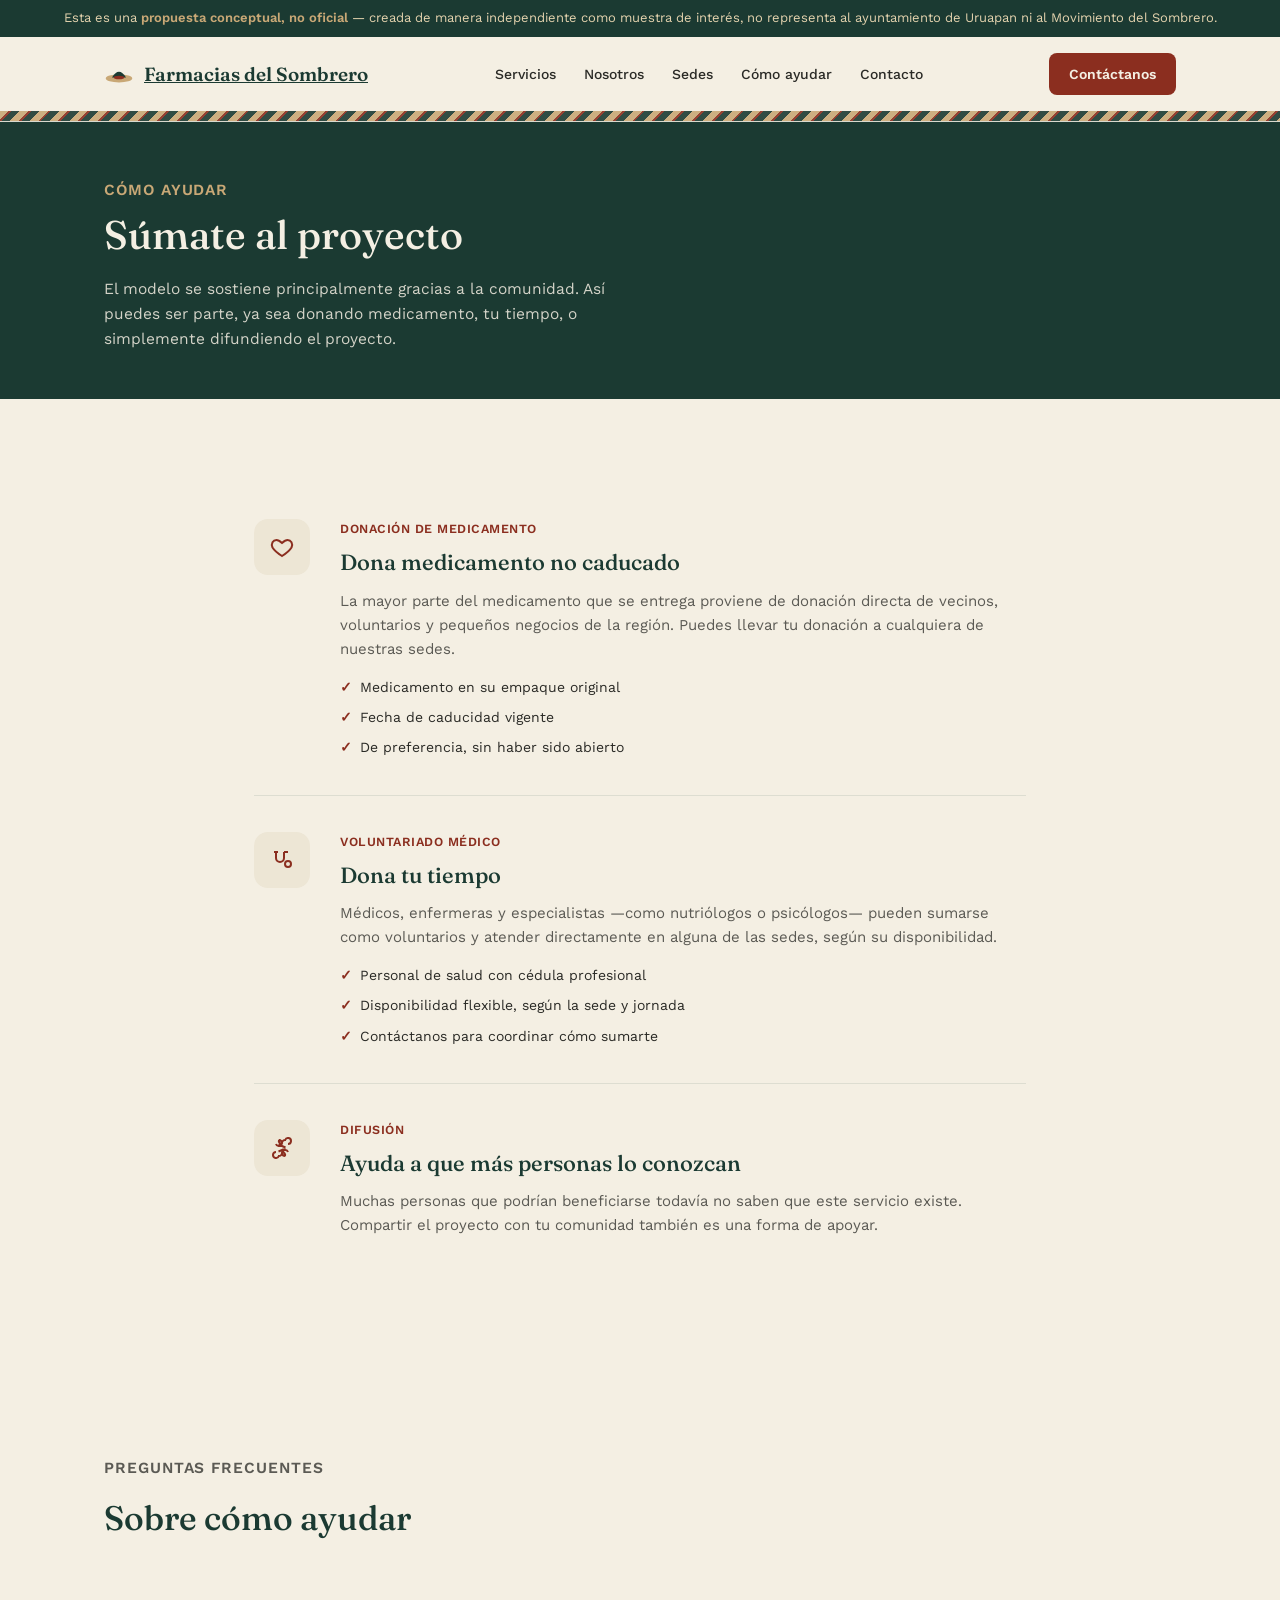
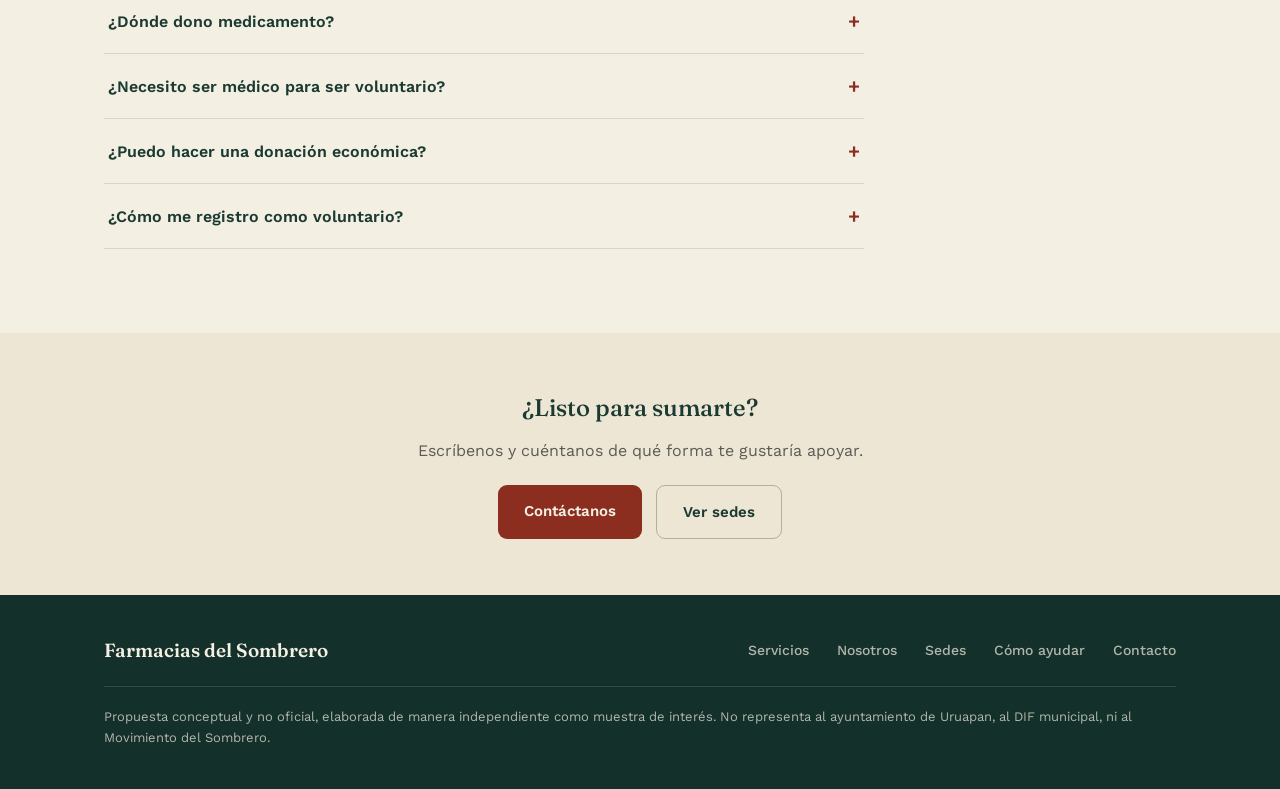
==== como-ayudar.html @ 1d030734 "first commit" ====
<!DOCTYPE html>
<html lang="es-MX">
<head>
<meta charset="UTF-8">
<meta name="viewport" content="width=device-width, initial-scale=1.0">
<title>Cómo ayudar — Farmacias del Sombrero</title>
<link rel="preconnect" href="https://fonts.googleapis.com">
<link rel="preconnect" href="https://fonts.gstatic.com" crossorigin>
<link href="https://fonts.googleapis.com/css2?family=Fraunces:opsz,wght@9..144,400;9..144,500;9..144,600&family=Work+Sans:wght@400;500;600&display=swap" rel="stylesheet">
<link rel="stylesheet" href="css/styles.css">
</head>
<body data-page="como-ayudar">

<div class="disclaimer">
  Esta es una <strong>propuesta conceptual, no oficial</strong> — creada de manera independiente como muestra de interés, no representa al ayuntamiento de Uruapan ni al Movimiento del Sombrero.
</div>

<header>
  <div class="nav contenedor">
    <a href="index.html" class="marca">
      <svg width="30" height="30" viewBox="0 0 34 34" aria-hidden="true">
        <ellipse cx="17" cy="22" rx="15" ry="4.5" fill="#C9A876"/>
        <path d="M9 21 Q17 8 25 21 Z" fill="#1B3A32"/>
        <ellipse cx="17" cy="21" rx="6" ry="2" fill="#8B2E1F"/>
      </svg>
      Farmacias del Sombrero
    </a>
    <ul class="nav-links" id="nav-links-principal">
      <li><a href="servicios.html" data-page="servicios">Servicios</a></li>
      <li><a href="nosotros.html" data-page="nosotros">Nosotros</a></li>
      <li><a href="sedes.html" data-page="sedes">Sedes</a></li>
      <li><a href="como-ayudar.html" data-page="ayudar">Cómo ayudar</a></li>
      <li><a href="contacto.html" data-page="contacto">Contacto</a></li>
    </ul>
    <a href="contacto.html" class="nav-cta">Contáctanos</a>
    <button class="menu-btn" aria-label="Abrir menú">☰</button>
  </div>
  <div class="woven"></div>
</header>

<section class="pagina-hero">
  <div class="contenedor">
    <p class="section-eyebrow">Cómo ayudar</p>
    <h1>Súmate al proyecto</h1>
    <p>El modelo se sostiene principalmente gracias a la comunidad. Así puedes ser parte, ya sea donando medicamento, tu tiempo, o simplemente difundiendo el proyecto.</p>
  </div>
</section>

<section>
  <div class="contenedor" style="max-width:820px;">

    <div class="detalle-servicio">
      <div class="detalle-icono">
        <svg width="24" height="24" viewBox="0 0 24 24" fill="none" stroke="#8B2E1F" stroke-width="2"><path d="M12 21s-7-4.35-9.5-8.5C.7 8.6 3 5 6.5 5c2 0 3.3 1 5.5 3 2.2-2 3.5-3 5.5-3 3.5 0 5.8 3.6 4 7.5C19 16.65 12 21 12 21z"/></svg>
      </div>
      <div>
        <p class="subtitulo">Donación de medicamento</p>
        <h2>Dona medicamento no caducado</h2>
        <p>La mayor parte del medicamento que se entrega proviene de donación directa de vecinos, voluntarios y pequeños negocios de la región. Puedes llevar tu donación a cualquiera de nuestras sedes.</p>
        <ul class="lista-requisitos">
          <li>Medicamento en su empaque original</li>
          <li>Fecha de caducidad vigente</li>
          <li>De preferencia, sin haber sido abierto</li>
        </ul>
      </div>
    </div>

    <div class="detalle-servicio">
      <div class="detalle-icono">
        <svg width="24" height="24" viewBox="0 0 24 24" fill="none" stroke="#8B2E1F" stroke-width="2"><path d="M6 4v6a4 4 0 0 0 8 0V4M4 4h4M14 4h4"/><circle cx="18" cy="16" r="3"/></svg>
      </div>
      <div>
        <p class="subtitulo">Voluntariado médico</p>
        <h2>Dona tu tiempo</h2>
        <p>Médicos, enfermeras y especialistas —como nutriólogos o psicólogos— pueden sumarse como voluntarios y atender directamente en alguna de las sedes, según su disponibilidad.</p>
        <ul class="lista-requisitos">
          <li>Personal de salud con cédula profesional</li>
          <li>Disponibilidad flexible, según la sede y jornada</li>
          <li>Contáctanos para coordinar cómo sumarte</li>
        </ul>
      </div>
    </div>

    <div class="detalle-servicio">
      <div class="detalle-icono">
        <svg width="24" height="24" viewBox="0 0 24 24" fill="none" stroke="#8B2E1F" stroke-width="2"><path d="M18 8a3 3 0 1 0-2.83-4H15a3 3 0 0 0-2.83 4M6 8a3 3 0 1 0 2.83-4H9a3 3 0 0 0 2.83 4M6 16a3 3 0 1 0 2.83 4H9a3 3 0 0 0 2.83-4M18 16a3 3 0 1 0-2.83 4H15a3 3 0 0 0-2.83-4M8.5 8.5l7 3M8.5 15.5l7-3"/></svg>
      </div>
      <div>
        <p class="subtitulo">Difusión</p>
        <h2>Ayuda a que más personas lo conozcan</h2>
        <p>Muchas personas que podrían beneficiarse todavía no saben que este servicio existe. Compartir el proyecto con tu comunidad también es una forma de apoyar.</p>
      </div>
    </div>

  </div>
</section>

<section class="faq">
  <div class="contenedor">
    <div class="section-head">
      <p class="section-eyebrow">Preguntas frecuentes</p>
      <h2>Sobre cómo ayudar</h2>
    </div>
    <div class="faq-lista">

      <div class="faq-item">
        <button class="faq-pregunta">¿Dónde dono medicamento?<span class="faq-signo">+</span></button>
        <div class="faq-respuesta"><div class="faq-respuesta-inner">Puedes llevarlo directamente a cualquiera de nuestras 7 sedes, siempre que esté en su empaque original y con fecha de caducidad vigente.</div></div>
      </div>

      <div class="faq-item">
        <button class="faq-pregunta">¿Necesito ser médico para ser voluntario?<span class="faq-signo">+</span></button>
        <div class="faq-respuesta"><div class="faq-respuesta-inner">El voluntariado en consulta está dirigido a personal de salud con cédula profesional. Si quieres apoyar de otra forma, escríbenos por el formulario de contacto.</div></div>
      </div>

      <div class="faq-item">
        <button class="faq-pregunta">¿Puedo hacer una donación económica?<span class="faq-signo">+</span></button>
        <div class="faq-respuesta"><div class="faq-respuesta-inner">El modelo se sostiene principalmente con donación de medicamento y tiempo voluntario. Si buscas otra forma de apoyar, contáctanos y con gusto te orientamos.</div></div>
      </div>

      <div class="faq-item">
        <button class="faq-pregunta">¿Cómo me registro como voluntario?<span class="faq-signo">+</span></button>
        <div class="faq-respuesta"><div class="faq-respuesta-inner">A través de nuestro formulario de contacto, seleccionando la opción "Quiero ser voluntario". Te contactaremos para coordinar los siguientes pasos.</div></div>
      </div>

    </div>
  </div>
</section>

<section class="cta-banda">
  <div class="contenedor">
    <h2>¿Listo para sumarte?</h2>
    <p>Escríbenos y cuéntanos de qué forma te gustaría apoyar.</p>
    <div class="hero-ctas">
      <a href="contacto.html" class="btn-primario">Contáctanos</a>
      <a href="sedes.html" class="btn-secundario">Ver sedes</a>
    </div>
  </div>
</section>

<footer>
  <div class="contenedor">
    <div class="footer-top">
      <div class="marca">Farmacias del Sombrero</div>
      <ul class="nav-links" style="display:flex;">
        <li><a href="servicios.html" data-page="servicios">Servicios</a></li>
        <li><a href="nosotros.html" data-page="nosotros">Nosotros</a></li>
        <li><a href="sedes.html" data-page="sedes">Sedes</a></li>
        <li><a href="como-ayudar.html" data-page="ayudar">Cómo ayudar</a></li>
        <li><a href="contacto.html" data-page="contacto">Contacto</a></li>
      </ul>
    </div>
    <p>Propuesta conceptual y no oficial, elaborada de manera independiente como muestra de interés. No representa al ayuntamiento de Uruapan, al DIF municipal, ni al Movimiento del Sombrero.</p>
  </div>
</footer>

<script src="js/main.js"></script>
</body>
</html>
---- css/styles.css ----
:root{
  --verde: #1B3A32;
  --verde-claro: #2B6650;
  --paja: #C9A876;
  --paja-clara: #E4D3AE;
  --oxido: #8B2E1F;
  --papel: #F4EFE3;
  --papel-alt: #EDE6D5;
  --blanco: #FFFFFF;
  --texto: #2A2A26;
  --texto-suave: #5B5A54;
  --radius: 14px;
  --font-display: 'Fraunces', serif;
  --font-body: 'Work Sans', sans-serif;
}
*{ box-sizing:border-box; }
html{ scroll-behavior:smooth; }
body{
  margin:0;
  font-family: var(--font-body);
  color: var(--texto);
  background: var(--papel);
  line-height:1.6;
}
img,svg{ display:block; max-width:100%; }
a{ color:inherit; }
h1,h2,h3{
  font-family: var(--font-display);
  font-weight:500;
  margin:0 0 0.5em;
  color: var(--verde);
}
p{ margin:0 0 1em; }
.contenedor{
  max-width:1120px;
  margin:0 auto;
  padding:0 24px;
}
.woven{
  height:10px;
  background-image: repeating-linear-gradient(135deg, var(--paja) 0 6px, var(--oxido) 6px 8px, var(--verde) 8px 14px);
  opacity:0.9;
}

/* Disclaimer */
.disclaimer{
  background: var(--verde);
  color: var(--paja-clara);
  text-align:center;
  font-size:13px;
  padding:8px 16px;
}
.disclaimer strong{ color: var(--paja); font-weight:600; }

/* Header */
header{
  background: var(--papel);
  position: sticky;
  top:0;
  z-index:50;
  border-bottom: 1px solid rgba(27,58,50,0.12);
}
.nav{
  display:flex;
  align-items:center;
  justify-content:space-between;
  padding:16px 24px;
}
.marca{
  display:flex;
  align-items:center;
  gap:10px;
  font-family: var(--font-display);
  font-size:19px;
  font-weight:600;
  color: var(--verde);
}
.nav-links{
  display:flex;
  gap:28px;
  list-style:none;
  margin:0;
  padding:0;
  font-size:14px;
  font-weight:500;
}
.nav-links a{ text-decoration:none; position:relative; padding-bottom:4px; }
.nav-links a:hover{ color: var(--oxido); }
.nav-links a.activo{ color: var(--oxido); }
.nav-links a.activo::after{
  content:"";
  position:absolute;
  left:0; right:0; bottom:-2px;
  height:2px;
  background: var(--oxido);
  border-radius:2px;
}
.nav-cta{
  background: var(--oxido);
  color: var(--papel);
  border:none;
  padding:10px 20px;
  border-radius:8px;
  font-family: var(--font-body);
  font-size:14px;
  font-weight:600;
  cursor:pointer;
  text-decoration:none;
  white-space:nowrap;
}
.menu-btn{
  display:none;
  background:none;
  border:none;
  font-size:24px;
  color: var(--verde);
  cursor:pointer;
}

/* Hero */
.hero{
  background: var(--verde);
  color: var(--papel);
  position:relative;
  overflow:hidden;
  padding: 84px 0 96px;
}
.hero .contenedor{
  display:grid;
  grid-template-columns: 1.1fr 0.9fr;
  gap:48px;
  align-items:center;
  position:relative;
  z-index:2;
}
.hero-eyebrow{
  font-size:13px;
  letter-spacing:0.06em;
  text-transform:uppercase;
  color: var(--paja);
  font-weight:600;
  margin-bottom:14px;
}
.hero h1{
  color: var(--papel);
  font-size: clamp(32px, 4.4vw, 50px);
  line-height:1.08;
  margin-bottom:20px;
}
.hero h1 em{
  font-style:normal;
  color: var(--paja);
}
.hero p.lead{
  font-size:17px;
  color: rgba(244,239,227,0.86);
  max-width:460px;
  margin-bottom:28px;
}
.hero-ctas{
  display:flex;
  gap:14px;
  flex-wrap:wrap;
}
.btn-primario{
  background: var(--oxido);
  color: var(--papel);
  border:none;
  padding:14px 26px;
  border-radius:9px;
  font-size:15px;
  font-weight:600;
  cursor:pointer;
  text-decoration:none;
  display:inline-block;
}
.btn-secundario{
  background:transparent;
  color: var(--papel);
  border:1px solid rgba(244,239,227,0.4);
  padding:14px 26px;
  border-radius:9px;
  font-size:15px;
  font-weight:600;
  cursor:pointer;
  text-decoration:none;
  display:inline-block;
}
.hero-visual{
  display:flex;
  align-items:center;
  justify-content:center;
}

/* Prueba social */
.social-proof{
  background: var(--papel);
  padding: 40px 0;
  border-bottom:1px solid rgba(27,58,50,0.1);
}
.stats{
  display:grid;
  grid-template-columns:repeat(3,1fr);
  gap:24px;
  text-align:center;
}
.stat-num{
  font-family: var(--font-display);
  font-size:34px;
  color: var(--oxido);
  font-weight:600;
}
.stat-label{
  font-size:13px;
  color: var(--texto-suave);
}
.prensa{
  margin-top:28px;
  text-align:center;
  font-size:12px;
  color: var(--texto-suave);
  letter-spacing:0.03em;
}
.prensa-logos{
  display:flex;
  justify-content:center;
  gap:28px;
  margin-top:10px;
  flex-wrap:wrap;
  font-family: var(--font-display);
  font-size:14px;
  color: var(--texto-suave);
}

/* Secciones generales */
section{ padding: 84px 0; }
.section-eyebrow{
  font-size:13px;
  letter-spacing:0.06em;
  text-transform:uppercase;
  color: var(--oxido);
  font-weight:600;
  margin-bottom:10px;
}
.section-head{
  max-width:560px;
  margin-bottom:44px;
}
.section-head h2{ font-size: clamp(26px,3vw,34px); }
.section-head p{ color: var(--texto-suave); font-size:15.5px; }

/* Servicios */
.servicios-grid{
  display:grid;
  grid-template-columns:repeat(3,1fr);
  gap:22px;
}
.servicio-card{
  background: var(--blanco);
  border-radius: var(--radius);
  padding:30px 26px;
  border:1px solid rgba(27,58,50,0.08);
}
.servicio-icono{
  width:46px;
  height:46px;
  border-radius:10px;
  background: var(--papel-alt);
  display:flex;
  align-items:center;
  justify-content:center;
  margin-bottom:18px;
}
.servicio-card h3{ font-size:19px; margin-bottom:8px; }
.servicio-card p{ font-size:14.5px; color: var(--texto-suave); margin:0; }

/* Acerca de */
.acerca{ background: var(--papel-alt); }
.acerca .contenedor{
  display:grid;
  grid-template-columns: 0.9fr 1.1fr;
  gap:56px;
  align-items:center;
}
.acerca-timeline{
  border-left: 2px solid var(--paja);
  padding-left:22px;
  display:flex;
  flex-direction:column;
  gap:22px;
}
.acerca-timeline .año{
  font-family: var(--font-display);
  font-size:15px;
  color: var(--oxido);
  font-weight:600;
  margin-bottom:2px;
}
.acerca-timeline p{ font-size:14px; color: var(--texto-suave); margin:0; }
.acerca-texto p{ font-size:16px; color: var(--texto); }
.acerca-texto p:first-of-type{ font-family: var(--font-display); font-size:22px; color:var(--verde); line-height:1.4; }

/* Beneficios */
.beneficios-grid{
  display:grid;
  grid-template-columns:repeat(2,1fr);
  gap:18px 40px;
}
.beneficio{
  display:flex;
  gap:14px;
  align-items:flex-start;
}
.beneficio-check{
  width:26px;
  height:26px;
  border-radius:50%;
  background: var(--verde);
  color: var(--paja);
  flex-shrink:0;
  display:flex;
  align-items:center;
  justify-content:center;
  font-size:14px;
  font-weight:700;
}
.beneficio h3{ font-size:16px; margin-bottom:4px; }
.beneficio p{ font-size:14px; color: var(--texto-suave); margin:0; }

/* FAQ (usada dentro de cada página con sus propias 3-5 preguntas) */
.faq{ background: var(--papel); }
.faq-lista{ max-width:760px; }
.faq-item{
  border-bottom:1px solid rgba(27,58,50,0.14);
}
.faq-pregunta{
  width:100%;
  background:none;
  border:none;
  text-align:left;
  padding:20px 4px;
  font-family: var(--font-body);
  font-size:16px;
  font-weight:600;
  color: var(--verde);
  cursor:pointer;
  display:flex;
  justify-content:space-between;
  align-items:center;
  gap:16px;
}
.faq-signo{
  font-size:20px;
  color: var(--oxido);
  flex-shrink:0;
  transition: transform 0.2s ease;
}
.faq-item.abierto .faq-signo{ transform: rotate(45deg); }
.faq-respuesta{
  max-height:0;
  overflow:hidden;
  transition: max-height 0.25s ease;
  font-size:14.5px;
  color: var(--texto-suave);
}
.faq-respuesta-inner{ padding:0 4px 20px; }
.faq-item.abierto .faq-respuesta{ max-height:240px; }

/* Contacto */
.contacto{ background: var(--verde); color: var(--papel); }
.contacto .contenedor{
  display:grid;
  grid-template-columns: 0.9fr 1.1fr;
  gap:56px;
}
.contacto-info h2{ color: var(--papel); }
.contacto-info p{ color: rgba(244,239,227,0.8); font-size:15px; }
.contacto-dato{
  display:flex;
  gap:12px;
  align-items:flex-start;
  margin-bottom:18px;
  font-size:14px;
}
.contacto-dato .etiqueta{ color: var(--paja); font-weight:600; display:block; margin-bottom:2px; }
form.contacto-form{
  background: var(--papel);
  border-radius: var(--radius);
  padding:32px;
  display:grid;
  gap:16px;
}
.campo{ display:flex; flex-direction:column; gap:6px; }
.campo label{ font-size:13px; font-weight:600; color: var(--verde); }
.campo input, .campo textarea, .campo select{
  border:1px solid rgba(27,58,50,0.2);
  border-radius:8px;
  padding:11px 12px;
  font-family: var(--font-body);
  font-size:14.5px;
  background: var(--blanco);
  color: var(--texto);
}
.campo input:focus, .campo textarea:focus, .campo select:focus{
  outline:2px solid var(--oxido);
  outline-offset:1px;
}
.campo-fila{ display:grid; grid-template-columns:1fr 1fr; gap:16px; }
.form-btn{
  background: var(--oxido);
  color: var(--papel);
  border:none;
  padding:14px;
  border-radius:9px;
  font-size:15px;
  font-weight:600;
  cursor:pointer;
  margin-top:4px;
}
.form-nota{ font-size:12px; color: var(--texto-suave); margin-top:-6px; }

/* Hero corto para páginas de detalle (Servicios, Nosotros, Sedes, etc.) */
.pagina-hero{
  background: var(--verde);
  color: var(--papel);
  padding: 56px 0 48px;
}
.pagina-hero .section-eyebrow{ color: var(--paja); }
.pagina-hero h1{
  color: var(--papel);
  font-size: clamp(28px,3.6vw,40px);
  margin-bottom:10px;
}
.pagina-hero p{
  color: rgba(244,239,227,0.85);
  max-width:540px;
  margin:0;
  font-size:15.5px;
}

/* Bloques de detalle (ej. cada servicio explicado a fondo) */
.detalle-servicio{
  display:grid;
  grid-template-columns: 64px 1fr;
  gap:22px;
  padding: 36px 0;
  border-bottom:1px solid rgba(27,58,50,0.1);
}
.detalle-servicio:last-child{ border-bottom:none; }
.detalle-icono{
  width:56px;
  height:56px;
  border-radius:14px;
  background: var(--papel-alt);
  display:flex;
  align-items:center;
  justify-content:center;
  flex-shrink:0;
}
.detalle-servicio .subtitulo{
  font-size:12.5px;
  color: var(--oxido);
  font-weight:600;
  text-transform:uppercase;
  letter-spacing:0.04em;
  margin-bottom:6px;
}
.detalle-servicio h2{ font-size:22px; margin-bottom:8px; }
.detalle-servicio p{ color: var(--texto-suave); font-size:15px; }
.lista-requisitos{
  list-style:none;
  margin:14px 0 0;
  padding:0;
  display:flex;
  flex-direction:column;
  gap:8px;
}
.lista-requisitos li{
  font-size:14px;
  color: var(--texto);
  display:flex;
  gap:8px;
  align-items:flex-start;
}
.lista-requisitos li::before{
  content:"✓";
  color: var(--oxido);
  font-weight:700;
  flex-shrink:0;
}

/* Franja de CTA de cierre, usada al final de páginas de detalle */
.cta-banda{
  background: var(--papel-alt);
  padding:56px 0;
  text-align:center;
}
.cta-banda h2{ margin-bottom:10px; }
.cta-banda p{ color: var(--texto-suave); max-width:480px; margin:0 auto 22px; }
.cta-banda .hero-ctas{ justify-content:center; }
.cta-banda .btn-primario, .cta-banda .btn-secundario{ display:inline-block; }
.cta-banda .btn-secundario{
  color: var(--verde);
  border-color: rgba(27,58,50,0.3);
}

/* Página en construcción (placeholder de páginas de detalle pendientes) */
.en-construccion{
  padding:64px 0 96px;
  text-align:center;
}
.en-construccion .marca-grande{
  font-size:14px;
  color: var(--oxido);
  font-weight:600;
  text-transform:uppercase;
  letter-spacing:0.06em;
  margin-bottom:10px;
}

/* Footer */
footer{
  background: #14302A;
  color: rgba(244,239,227,0.7);
  padding:40px 0 28px;
  font-size:13px;
}
.footer-top{
  display:flex;
  justify-content:space-between;
  align-items:center;
  flex-wrap:wrap;
  gap:16px;
  margin-bottom:20px;
  padding-bottom:20px;
  border-bottom:1px solid rgba(244,239,227,0.14);
}
footer .marca{ color: var(--papel); }
footer a{ text-decoration:none; }
footer a:hover{ color: var(--paja); }

@media (max-width: 860px){
  .nav-links, .nav-cta{ display:none; }
  .menu-btn{ display:block; }
  .hero .contenedor,
  .acerca .contenedor,
  .contacto .contenedor{
    grid-template-columns:1fr;
  }
  .hero-visual{ order:-1; max-width:220px; margin:0 auto 12px; }
  .stats{ grid-template-columns:1fr; gap:20px; }
  .servicios-grid{ grid-template-columns:1fr; }
  .beneficios-grid{ grid-template-columns:1fr; }
  .campo-fila{ grid-template-columns:1fr; }
  section{ padding:56px 0; }
}
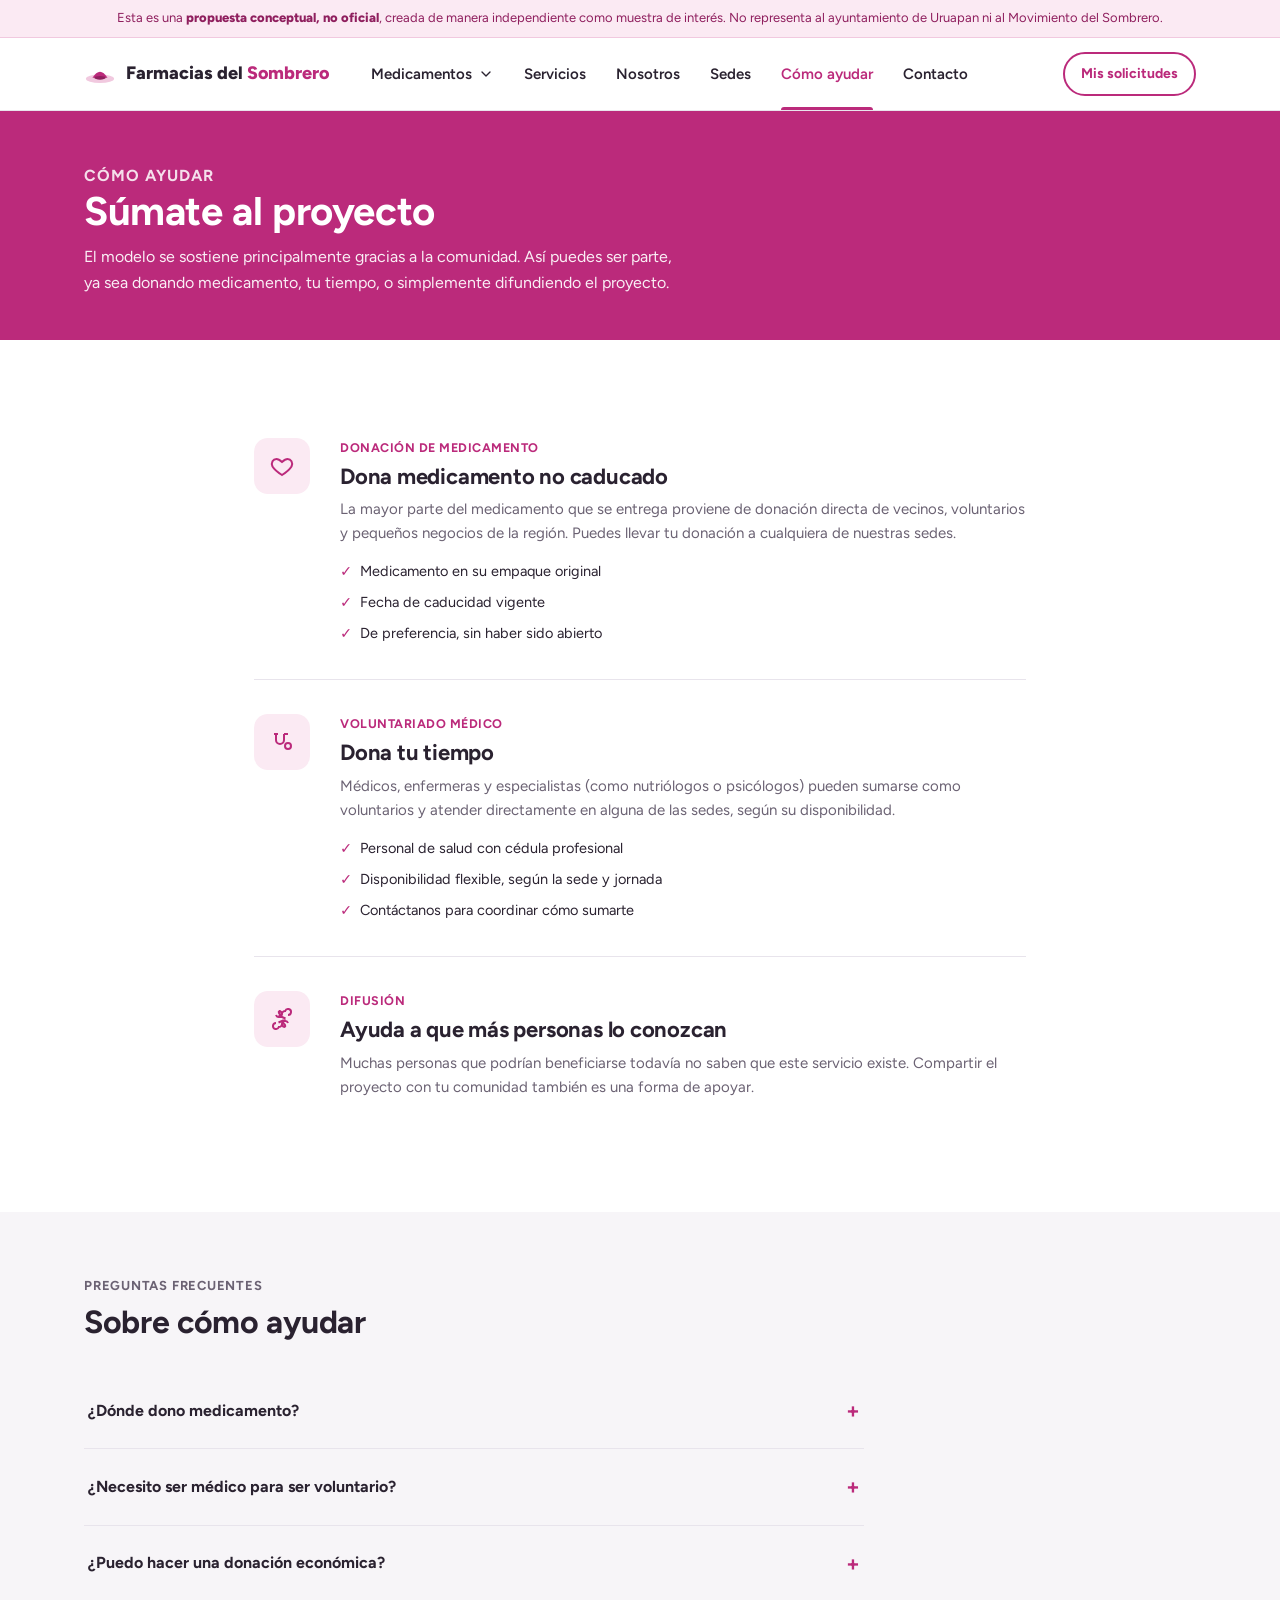
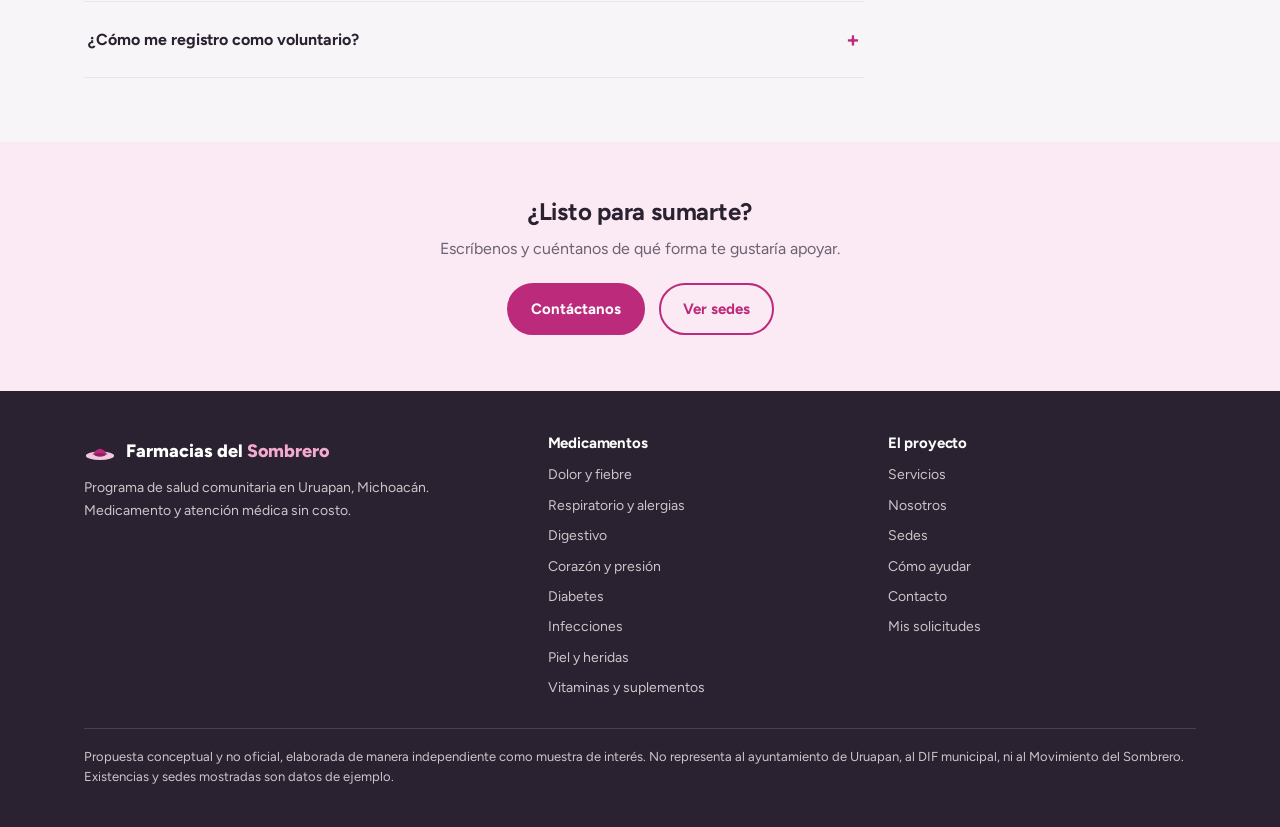
==== commit 804c9544: "Reemplazo completo de archivos del proyecto 2" ====
--- a/como-ayudar.html
+++ b/como-ayudar.html
@@ -3,40 +3,18 @@
 <head>
 <meta charset="UTF-8">
 <meta name="viewport" content="width=device-width, initial-scale=1.0">
-<title>Cómo ayudar — Farmacias del Sombrero</title>
+<title>Cómo ayudar | Farmacias del Sombrero</title>
 <link rel="preconnect" href="https://fonts.googleapis.com">
 <link rel="preconnect" href="https://fonts.gstatic.com" crossorigin>
-<link href="https://fonts.googleapis.com/css2?family=Fraunces:opsz,wght@9..144,400;9..144,500;9..144,600&family=Work+Sans:wght@400;500;600&display=swap" rel="stylesheet">
-<link rel="stylesheet" href="css/styles.css">
+<link href="https://fonts.googleapis.com/css2?family=Figtree:wght@400;500;600;700;800&display=swap" rel="stylesheet">
+<link rel="stylesheet" href="css/main.css">
 </head>
 <body data-page="como-ayudar">
 
-<div class="disclaimer">
-  Esta es una <strong>propuesta conceptual, no oficial</strong> — creada de manera independiente como muestra de interés, no representa al ayuntamiento de Uruapan ni al Movimiento del Sombrero.
-</div>
+<div id="site-disclaimer"></div>
+<header id="site-header" class="site-header"></header>
 
-<header>
-  <div class="nav contenedor">
-    <a href="index.html" class="marca">
-      <svg width="30" height="30" viewBox="0 0 34 34" aria-hidden="true">
-        <ellipse cx="17" cy="22" rx="15" ry="4.5" fill="#C9A876"/>
-        <path d="M9 21 Q17 8 25 21 Z" fill="#1B3A32"/>
-        <ellipse cx="17" cy="21" rx="6" ry="2" fill="#8B2E1F"/>
-      </svg>
-      Farmacias del Sombrero
-    </a>
-    <ul class="nav-links" id="nav-links-principal">
-      <li><a href="servicios.html" data-page="servicios">Servicios</a></li>
-      <li><a href="nosotros.html" data-page="nosotros">Nosotros</a></li>
-      <li><a href="sedes.html" data-page="sedes">Sedes</a></li>
-      <li><a href="como-ayudar.html" data-page="ayudar">Cómo ayudar</a></li>
-      <li><a href="contacto.html" data-page="contacto">Contacto</a></li>
-    </ul>
-    <a href="contacto.html" class="nav-cta">Contáctanos</a>
-    <button class="menu-btn" aria-label="Abrir menú">☰</button>
-  </div>
-  <div class="woven"></div>
-</header>
+<main>
 
 <section class="pagina-hero">
   <div class="contenedor">
@@ -51,7 +29,7 @@
 
     <div class="detalle-servicio">
       <div class="detalle-icono">
-        <svg width="24" height="24" viewBox="0 0 24 24" fill="none" stroke="#8B2E1F" stroke-width="2"><path d="M12 21s-7-4.35-9.5-8.5C.7 8.6 3 5 6.5 5c2 0 3.3 1 5.5 3 2.2-2 3.5-3 5.5-3 3.5 0 5.8 3.6 4 7.5C19 16.65 12 21 12 21z"/></svg>
+        <svg width="24" height="24" viewBox="0 0 24 24" fill="none" stroke="currentColor" stroke-width="2"><path d="M12 21s-7-4.35-9.5-8.5C.7 8.6 3 5 6.5 5c2 0 3.3 1 5.5 3 2.2-2 3.5-3 5.5-3 3.5 0 5.8 3.6 4 7.5C19 16.65 12 21 12 21z"/></svg>
       </div>
       <div>
         <p class="subtitulo">Donación de medicamento</p>
@@ -67,12 +45,12 @@
 
     <div class="detalle-servicio">
       <div class="detalle-icono">
-        <svg width="24" height="24" viewBox="0 0 24 24" fill="none" stroke="#8B2E1F" stroke-width="2"><path d="M6 4v6a4 4 0 0 0 8 0V4M4 4h4M14 4h4"/><circle cx="18" cy="16" r="3"/></svg>
+        <svg width="24" height="24" viewBox="0 0 24 24" fill="none" stroke="currentColor" stroke-width="2"><path d="M6 4v6a4 4 0 0 0 8 0V4M4 4h4M14 4h4"/><circle cx="18" cy="16" r="3"/></svg>
       </div>
       <div>
         <p class="subtitulo">Voluntariado médico</p>
         <h2>Dona tu tiempo</h2>
-        <p>Médicos, enfermeras y especialistas —como nutriólogos o psicólogos— pueden sumarse como voluntarios y atender directamente en alguna de las sedes, según su disponibilidad.</p>
+        <p>Médicos, enfermeras y especialistas (como nutriólogos o psicólogos) pueden sumarse como voluntarios y atender directamente en alguna de las sedes, según su disponibilidad.</p>
         <ul class="lista-requisitos">
           <li>Personal de salud con cédula profesional</li>
           <li>Disponibilidad flexible, según la sede y jornada</li>
@@ -83,7 +61,7 @@
 
     <div class="detalle-servicio">
       <div class="detalle-icono">
-        <svg width="24" height="24" viewBox="0 0 24 24" fill="none" stroke="#8B2E1F" stroke-width="2"><path d="M18 8a3 3 0 1 0-2.83-4H15a3 3 0 0 0-2.83 4M6 8a3 3 0 1 0 2.83-4H9a3 3 0 0 0 2.83 4M6 16a3 3 0 1 0 2.83 4H9a3 3 0 0 0 2.83-4M18 16a3 3 0 1 0-2.83 4H15a3 3 0 0 0-2.83-4M8.5 8.5l7 3M8.5 15.5l7-3"/></svg>
+        <svg width="24" height="24" viewBox="0 0 24 24" fill="none" stroke="currentColor" stroke-width="2"><path d="M18 8a3 3 0 1 0-2.83-4H15a3 3 0 0 0-2.83 4M6 8a3 3 0 1 0 2.83-4H9a3 3 0 0 0 2.83 4M6 16a3 3 0 1 0 2.83 4H9a3 3 0 0 0 2.83-4M18 16a3 3 0 1 0-2.83 4H15a3 3 0 0 0-2.83-4M8.5 8.5l7 3M8.5 15.5l7-3"/></svg>
       </div>
       <div>
         <p class="subtitulo">Difusión</p>
@@ -138,22 +116,10 @@
   </div>
 </section>
 
-<footer>
-  <div class="contenedor">
-    <div class="footer-top">
-      <div class="marca">Farmacias del Sombrero</div>
-      <ul class="nav-links" style="display:flex;">
-        <li><a href="servicios.html" data-page="servicios">Servicios</a></li>
-        <li><a href="nosotros.html" data-page="nosotros">Nosotros</a></li>
-        <li><a href="sedes.html" data-page="sedes">Sedes</a></li>
-        <li><a href="como-ayudar.html" data-page="ayudar">Cómo ayudar</a></li>
-        <li><a href="contacto.html" data-page="contacto">Contacto</a></li>
-      </ul>
-    </div>
-    <p>Propuesta conceptual y no oficial, elaborada de manera independiente como muestra de interés. No representa al ayuntamiento de Uruapan, al DIF municipal, ni al Movimiento del Sombrero.</p>
-  </div>
-</footer>
+</main>
 
-<script src="js/main.js"></script>
+<footer id="site-footer" class="site-footer"></footer>
+
+<script type="module" src="js/pages/estatica.js"></script>
 </body>
 </html>
--- a/css/main.css
+++ b/css/main.css
@@ -0,0 +1,7 @@
+/* Punto de entrada de estilos. Cada archivo tiene una sola responsabilidad. */
+@import url('tokens.css');
+@import url('base.css');
+@import url('layout.css');
+@import url('components.css');
+@import url('catalogo.css');
+@import url('responsive.css');
